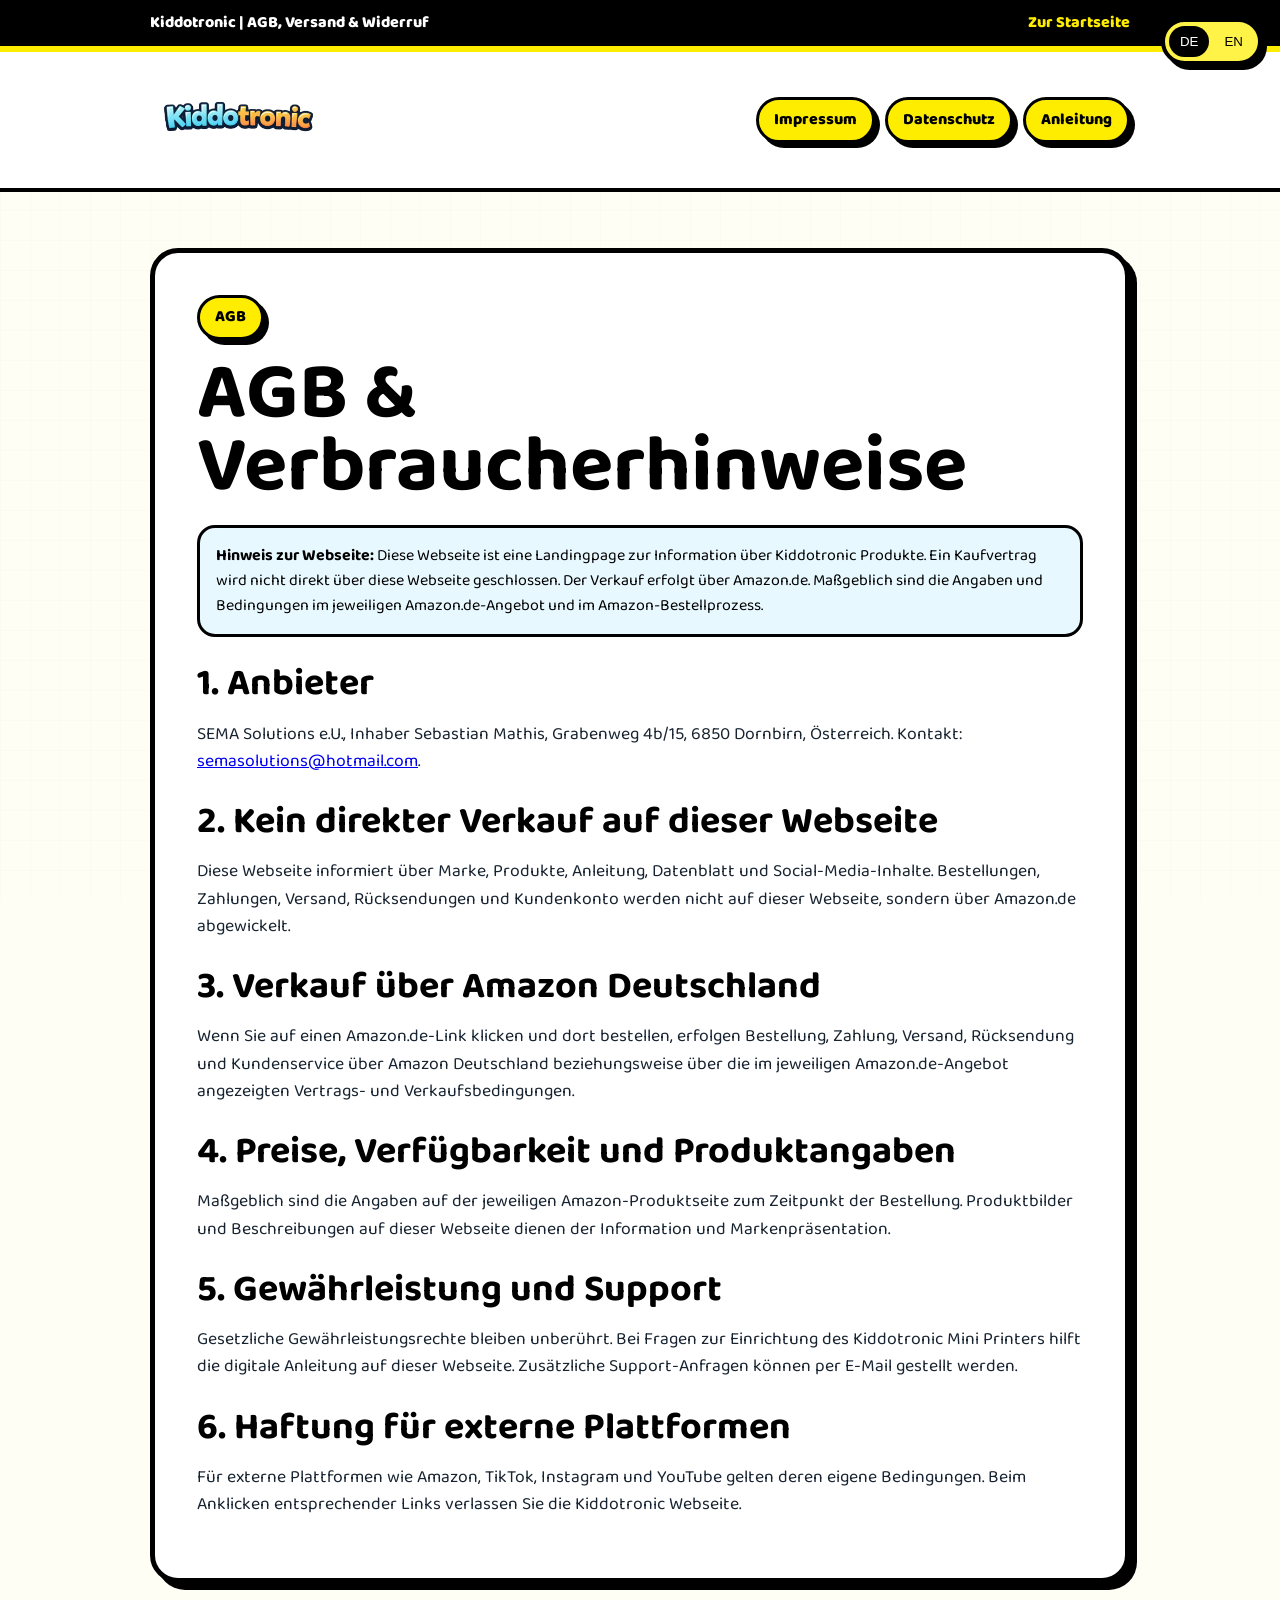
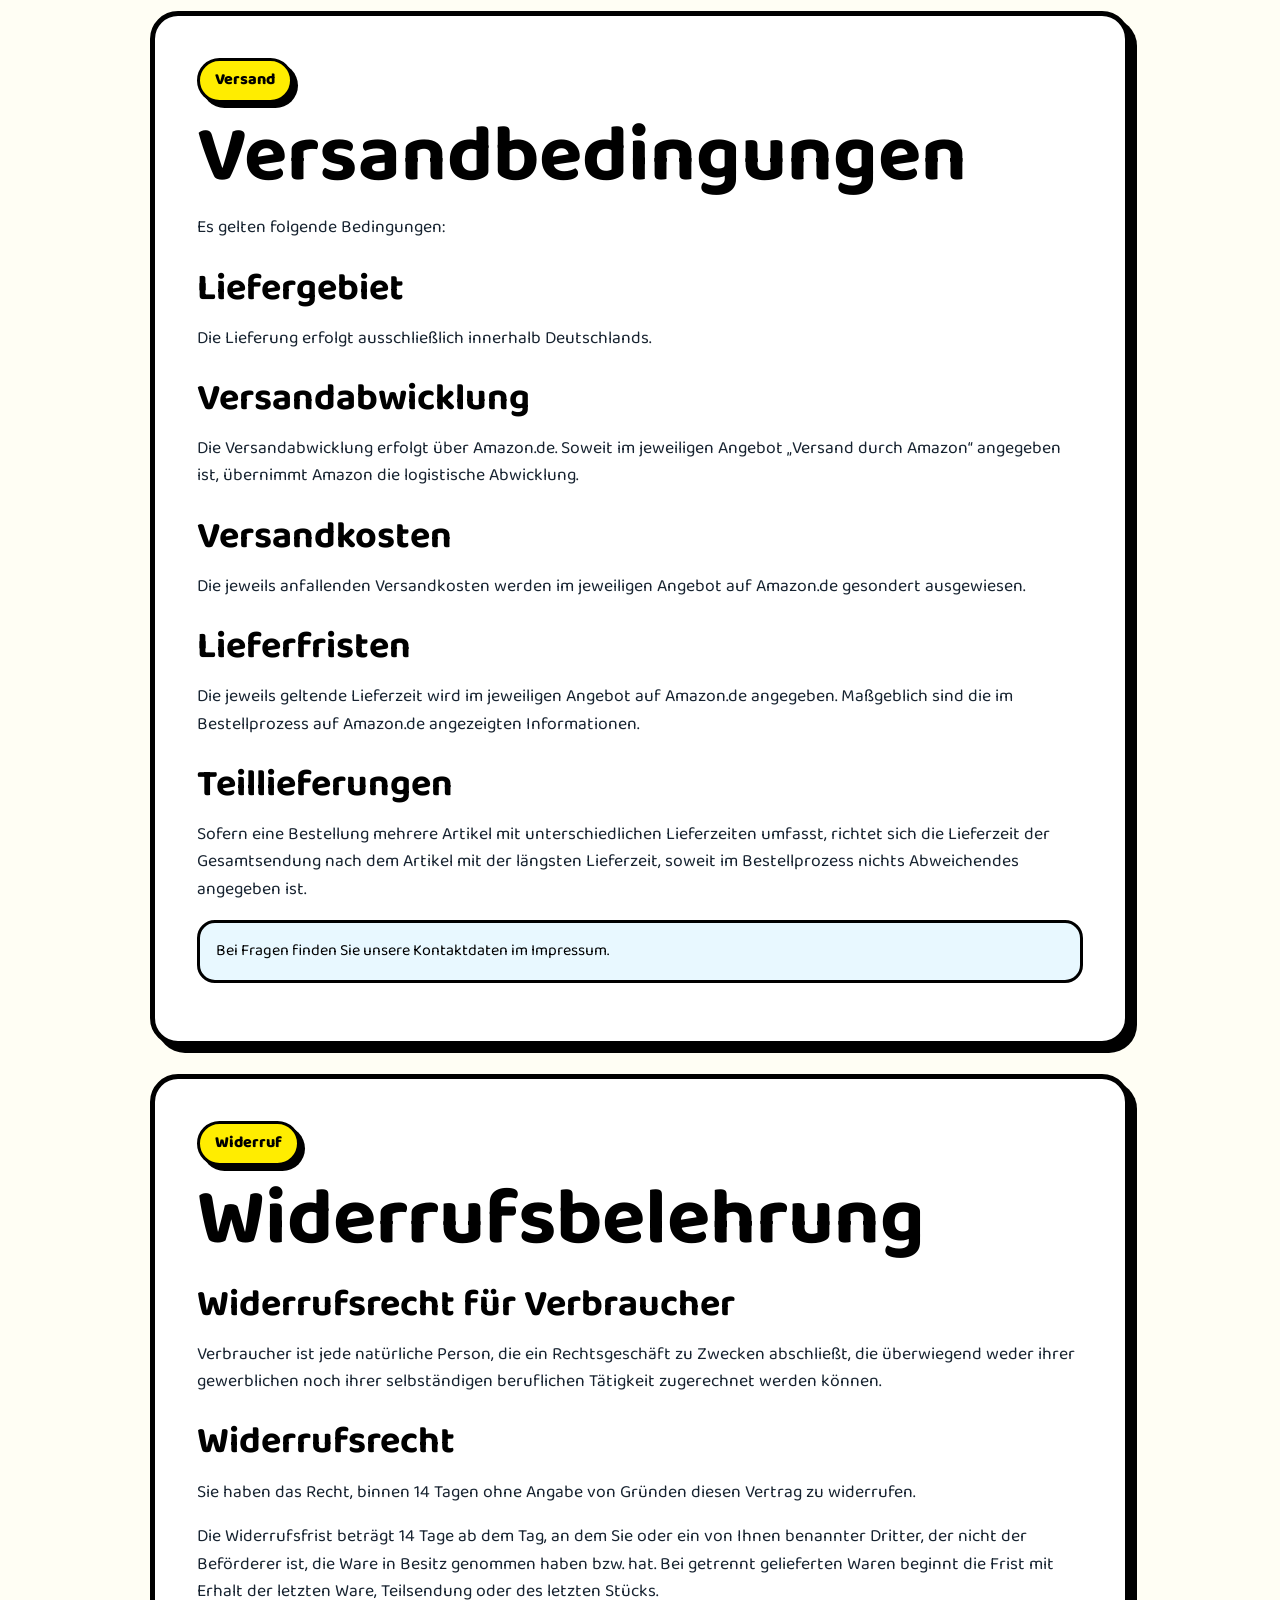
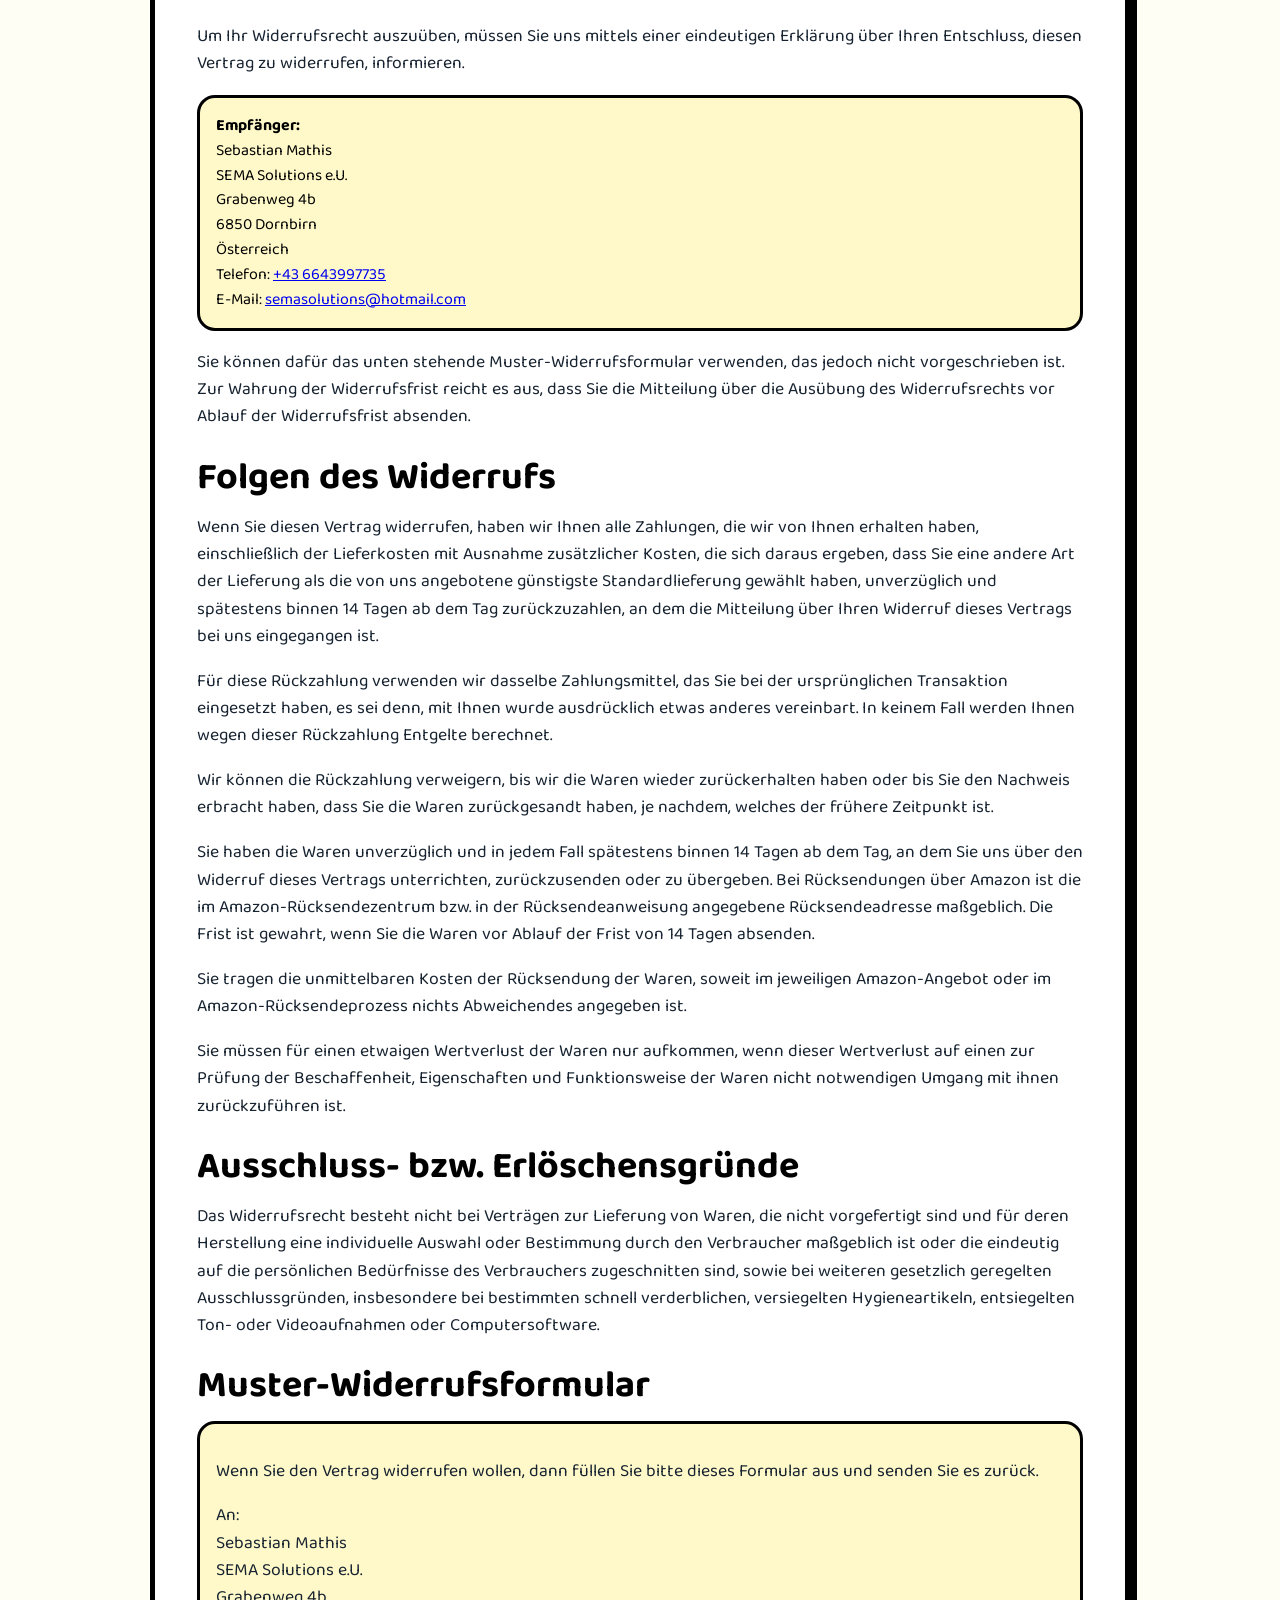
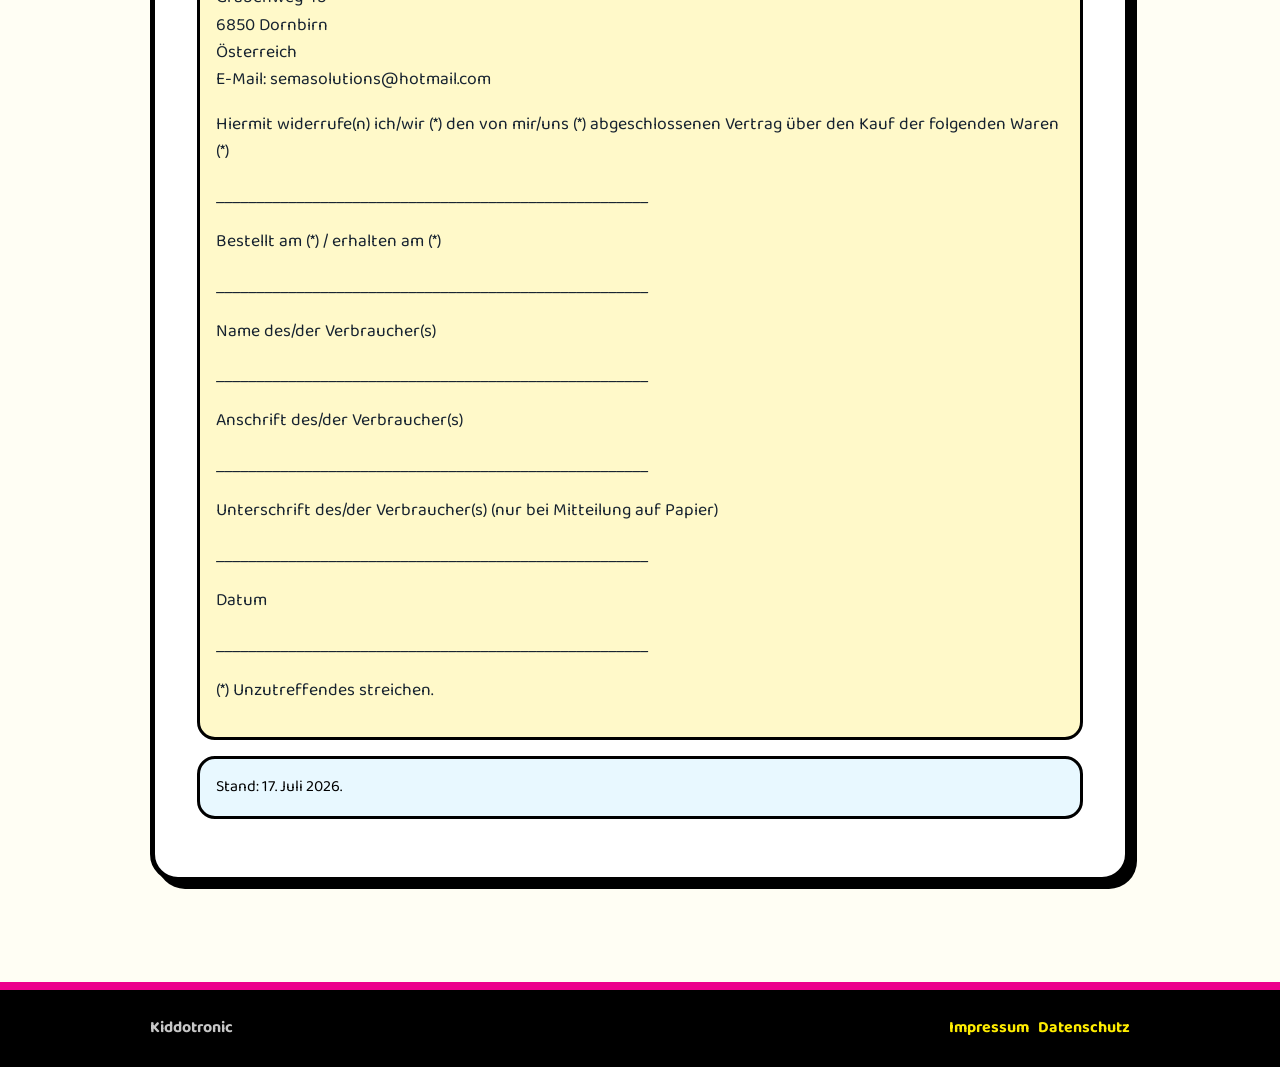
==== agb-widerruf.html @ 89ff32c0 "Enable language switcher on HTML pages" ====
<!DOCTYPE html>
<html lang="de">
<head>
  <meta charset="UTF-8">
  <meta name="viewport" content="width=device-width, initial-scale=1.0">
  <meta name="description" content="AGB, Versandbedingungen und Widerrufsbelehrung fuer Kiddotronic Produkte von SEMA Solutions e.U.">
  <title>Kiddotronic | AGB, Versand &amp; Widerruf</title>
  <link rel="canonical" href="https://kiddotronic.com/agb-widerruf.html">
  <link rel="icon" href="/favicon.svg" type="image/svg+xml">
  <link rel="alternate icon" href="/logo-kiddotronic_transparent-01%5B1%5D.png" type="image/png">
  <link rel="apple-touch-icon" href="/logo-kiddotronic_transparent-01%5B1%5D.png">
  <link rel="preconnect" href="https://fonts.googleapis.com">
  <link rel="preconnect" href="https://fonts.gstatic.com" crossorigin>
  <link href="https://fonts.googleapis.com/css2?family=Baloo+2:wght@500;700;800&display=swap" rel="stylesheet">
  <style>
    :root{--yellow:#ffed00;--magenta:#ec008c;--paper:#fffef4;--shadow:7px 7px 0 #000}*{box-sizing:border-box}body{margin:0;font-family:"Baloo 2",Arial,sans-serif;background:var(--paper);color:#000;line-height:1.55}body:before{content:"";position:fixed;inset:0;z-index:-1;opacity:.16;background-image:linear-gradient(90deg,rgba(0,0,0,.08) 1px,transparent 1px),linear-gradient(rgba(0,0,0,.08) 1px,transparent 1px);background-size:30px 30px}.top{background:#000;color:#fff;border-bottom:6px solid var(--yellow);font-weight:800}.wrap{width:min(980px,calc(100% - 40px));margin:auto}.top .wrap,.nav .wrap,.footer .wrap{display:flex;align-items:center;justify-content:space-between;gap:16px;flex-wrap:wrap}.top .wrap{min-height:46px}.top a,.footer a{color:var(--yellow);text-decoration:none}.nav{background:rgba(255,255,255,.96);border-bottom:4px solid #000}.nav .wrap{min-height:82px}.brand img{width:min(180px,48vw);display:block}.nav-links{display:flex;gap:10px;flex-wrap:wrap}.nav-link{display:inline-flex;min-height:44px;align-items:center;justify-content:center;padding:8px 15px;color:#000;text-decoration:none;font-weight:800;border:3px solid #000;border-radius:999px;background:var(--yellow);box-shadow:5px 5px 0 #000}main{padding:56px 0 72px}.legal-card{background:#fff;border:5px solid #000;border-radius:28px;box-shadow:var(--shadow);padding:clamp(22px,5vw,42px);margin-bottom:28px}.badge{display:inline-flex;width:max-content;margin-bottom:18px;padding:7px 15px;font-weight:800;background:var(--yellow);border:3px solid #000;border-radius:999px;box-shadow:5px 5px 0 #000}h1{margin:0 0 20px;font-size:clamp(2.5rem,7vw,5rem);line-height:.92}h2{margin:28px 0 10px;font-size:clamp(1.55rem,3.5vw,2.35rem);line-height:1}h3{margin:22px 0 8px;font-size:1.35rem;line-height:1.1}p,li{font-size:1.1rem;color:#172330}.note,.box{border:3px solid #000;border-radius:18px;padding:16px;margin:16px 0}.note{background:#e8f8ff}.box{background:#fff9c9}.footer{background:#000;color:rgba(255,255,255,.78);border-top:8px solid var(--magenta);padding:26px 0;font-weight:700}@media(max-width:680px){.top .wrap,.nav .wrap,.footer .wrap{align-items:flex-start;flex-direction:column;padding:12px 0}.wrap{width:min(100% - 24px,980px)}}
  </style>
  <script src=language.js defer></script>
</head>
<body>
  <div class="top"><div class="wrap"><span>Kiddotronic | AGB, Versand &amp; Widerruf</span><a href="index.html">Zur Startseite</a></div></div>
  <nav class="nav"><div class="wrap"><a class="brand" href="index.html"><img src="logo.png" alt="Kiddotronic Logo"></a><div class="nav-links"><a class="nav-link" href="impressum.html">Impressum</a><a class="nav-link" href="datenschutz.html">Datenschutz</a><a class="nav-link" href="anleitung.html">Anleitung</a></div></div></nav>
  <main class="wrap">
    <article class="legal-card">
      <span class="badge">AGB</span>
      <h1>AGB &amp; Verbraucherhinweise</h1>
      <div class="note"><strong>Hinweis zur Webseite:</strong> Diese Webseite ist eine Landingpage zur Information &uuml;ber Kiddotronic Produkte. Ein Kaufvertrag wird nicht direkt &uuml;ber diese Webseite geschlossen. Der Verkauf erfolgt &uuml;ber Amazon.de. Ma&szlig;geblich sind die Angaben und Bedingungen im jeweiligen Amazon.de-Angebot und im Amazon-Bestellprozess.</div>
      <h2>1. Anbieter</h2>
      <p>SEMA Solutions e.U., Inhaber Sebastian Mathis, Grabenweg 4b/15, 6850 Dornbirn, &Ouml;sterreich. Kontakt: <a href="mailto:semasolutions@hotmail.com">semasolutions@hotmail.com</a>.</p>
      <h2>2. Kein direkter Verkauf auf dieser Webseite</h2>
      <p>Diese Webseite informiert &uuml;ber Marke, Produkte, Anleitung, Datenblatt und Social-Media-Inhalte. Bestellungen, Zahlungen, Versand, R&uuml;cksendungen und Kundenkonto werden nicht auf dieser Webseite, sondern &uuml;ber Amazon.de abgewickelt.</p>
      <h2>3. Verkauf &uuml;ber Amazon Deutschland</h2>
      <p>Wenn Sie auf einen Amazon.de-Link klicken und dort bestellen, erfolgen Bestellung, Zahlung, Versand, R&uuml;cksendung und Kundenservice &uuml;ber Amazon Deutschland beziehungsweise &uuml;ber die im jeweiligen Amazon.de-Angebot angezeigten Vertrags- und Verkaufsbedingungen.</p>
      <h2>4. Preise, Verf&uuml;gbarkeit und Produktangaben</h2>
      <p>Ma&szlig;geblich sind die Angaben auf der jeweiligen Amazon-Produktseite zum Zeitpunkt der Bestellung. Produktbilder und Beschreibungen auf dieser Webseite dienen der Information und Markenpr&auml;sentation.</p>
      <h2>5. Gew&auml;hrleistung und Support</h2>
      <p>Gesetzliche Gew&auml;hrleistungsrechte bleiben unber&uuml;hrt. Bei Fragen zur Einrichtung des Kiddotronic Mini Printers hilft die digitale Anleitung auf dieser Webseite. Zus&auml;tzliche Support-Anfragen k&ouml;nnen per E-Mail gestellt werden.</p>
      <h2>6. Haftung f&uuml;r externe Plattformen</h2>
      <p>F&uuml;r externe Plattformen wie Amazon, TikTok, Instagram und YouTube gelten deren eigene Bedingungen. Beim Anklicken entsprechender Links verlassen Sie die Kiddotronic Webseite.</p>
    </article>

    <article class="legal-card">
      <span class="badge">Versand</span>
      <h1>Versandbedingungen</h1>
      <p>Es gelten folgende Bedingungen:</p>
      <h2>Liefergebiet</h2>
      <p>Die Lieferung erfolgt ausschlie&szlig;lich innerhalb Deutschlands.</p>
      <h2>Versandabwicklung</h2>
      <p>Die Versandabwicklung erfolgt &uuml;ber Amazon.de. Soweit im jeweiligen Angebot &bdquo;Versand durch Amazon&ldquo; angegeben ist, &uuml;bernimmt Amazon die logistische Abwicklung.</p>
      <h2>Versandkosten</h2>
      <p>Die jeweils anfallenden Versandkosten werden im jeweiligen Angebot auf Amazon.de gesondert ausgewiesen.</p>
      <h2>Lieferfristen</h2>
      <p>Die jeweils geltende Lieferzeit wird im jeweiligen Angebot auf Amazon.de angegeben. Ma&szlig;geblich sind die im Bestellprozess auf Amazon.de angezeigten Informationen.</p>
      <h2>Teillieferungen</h2>
      <p>Sofern eine Bestellung mehrere Artikel mit unterschiedlichen Lieferzeiten umfasst, richtet sich die Lieferzeit der Gesamtsendung nach dem Artikel mit der l&auml;ngsten Lieferzeit, soweit im Bestellprozess nichts Abweichendes angegeben ist.</p>
      <div class="note">Bei Fragen finden Sie unsere Kontaktdaten im Impressum.</div>
    </article>

    <article class="legal-card">
      <span class="badge">Widerruf</span>
      <h1>Widerrufsbelehrung</h1>
      <h2>Widerrufsrecht f&uuml;r Verbraucher</h2>
      <p>Verbraucher ist jede nat&uuml;rliche Person, die ein Rechtsgesch&auml;ft zu Zwecken abschlie&szlig;t, die &uuml;berwiegend weder ihrer gewerblichen noch ihrer selbst&auml;ndigen beruflichen T&auml;tigkeit zugerechnet werden k&ouml;nnen.</p>
      <h2>Widerrufsrecht</h2>
      <p>Sie haben das Recht, binnen 14 Tagen ohne Angabe von Gr&uuml;nden diesen Vertrag zu widerrufen.</p>
      <p>Die Widerrufsfrist betr&auml;gt 14 Tage ab dem Tag, an dem Sie oder ein von Ihnen benannter Dritter, der nicht der Bef&ouml;rderer ist, die Ware in Besitz genommen haben bzw. hat. Bei getrennt gelieferten Waren beginnt die Frist mit Erhalt der letzten Ware, Teilsendung oder des letzten St&uuml;cks.</p>
      <p>Um Ihr Widerrufsrecht auszu&uuml;ben, m&uuml;ssen Sie uns mittels einer eindeutigen Erkl&auml;rung &uuml;ber Ihren Entschluss, diesen Vertrag zu widerrufen, informieren.</p>
      <div class="box"><strong>Empf&auml;nger:</strong><br>Sebastian Mathis<br>SEMA Solutions e.U.<br>Grabenweg 4b<br>6850 Dornbirn<br>&Ouml;sterreich<br>Telefon: <a href="tel:+436643997735">+43 6643997735</a><br>E-Mail: <a href="mailto:semasolutions@hotmail.com">semasolutions@hotmail.com</a></div>
      <p>Sie k&ouml;nnen daf&uuml;r das unten stehende Muster-Widerrufsformular verwenden, das jedoch nicht vorgeschrieben ist. Zur Wahrung der Widerrufsfrist reicht es aus, dass Sie die Mitteilung &uuml;ber die Aus&uuml;bung des Widerrufsrechts vor Ablauf der Widerrufsfrist absenden.</p>
      <h2>Folgen des Widerrufs</h2>
      <p>Wenn Sie diesen Vertrag widerrufen, haben wir Ihnen alle Zahlungen, die wir von Ihnen erhalten haben, einschlie&szlig;lich der Lieferkosten mit Ausnahme zus&auml;tzlicher Kosten, die sich daraus ergeben, dass Sie eine andere Art der Lieferung als die von uns angebotene g&uuml;nstigste Standardlieferung gew&auml;hlt haben, unverz&uuml;glich und sp&auml;testens binnen 14 Tagen ab dem Tag zur&uuml;ckzuzahlen, an dem die Mitteilung &uuml;ber Ihren Widerruf dieses Vertrags bei uns eingegangen ist.</p>
      <p>F&uuml;r diese R&uuml;ckzahlung verwenden wir dasselbe Zahlungsmittel, das Sie bei der urspr&uuml;nglichen Transaktion eingesetzt haben, es sei denn, mit Ihnen wurde ausdr&uuml;cklich etwas anderes vereinbart. In keinem Fall werden Ihnen wegen dieser R&uuml;ckzahlung Entgelte berechnet.</p>
      <p>Wir k&ouml;nnen die R&uuml;ckzahlung verweigern, bis wir die Waren wieder zur&uuml;ckerhalten haben oder bis Sie den Nachweis erbracht haben, dass Sie die Waren zur&uuml;ckgesandt haben, je nachdem, welches der fr&uuml;here Zeitpunkt ist.</p>
      <p>Sie haben die Waren unverz&uuml;glich und in jedem Fall sp&auml;testens binnen 14 Tagen ab dem Tag, an dem Sie uns &uuml;ber den Widerruf dieses Vertrags unterrichten, zur&uuml;ckzusenden oder zu &uuml;bergeben. Bei R&uuml;cksendungen &uuml;ber Amazon ist die im Amazon-R&uuml;cksendezentrum bzw. in der R&uuml;cksendeanweisung angegebene R&uuml;cksendeadresse ma&szlig;geblich. Die Frist ist gewahrt, wenn Sie die Waren vor Ablauf der Frist von 14 Tagen absenden.</p>
      <p>Sie tragen die unmittelbaren Kosten der R&uuml;cksendung der Waren, soweit im jeweiligen Amazon-Angebot oder im Amazon-R&uuml;cksendeprozess nichts Abweichendes angegeben ist.</p>
      <p>Sie m&uuml;ssen f&uuml;r einen etwaigen Wertverlust der Waren nur aufkommen, wenn dieser Wertverlust auf einen zur Pr&uuml;fung der Beschaffenheit, Eigenschaften und Funktionsweise der Waren nicht notwendigen Umgang mit ihnen zur&uuml;ckzuf&uuml;hren ist.</p>
      <h2>Ausschluss- bzw. Erl&ouml;schensgr&uuml;nde</h2>
      <p>Das Widerrufsrecht besteht nicht bei Vertr&auml;gen zur Lieferung von Waren, die nicht vorgefertigt sind und f&uuml;r deren Herstellung eine individuelle Auswahl oder Bestimmung durch den Verbraucher ma&szlig;geblich ist oder die eindeutig auf die pers&ouml;nlichen Bed&uuml;rfnisse des Verbrauchers zugeschnitten sind, sowie bei weiteren gesetzlich geregelten Ausschlussgr&uuml;nden, insbesondere bei bestimmten schnell verderblichen, versiegelten Hygieneartikeln, entsiegelten Ton- oder Videoaufnahmen oder Computersoftware.</p>
      <h2>Muster-Widerrufsformular</h2>
      <div class="box">
        <p>Wenn Sie den Vertrag widerrufen wollen, dann f&uuml;llen Sie bitte dieses Formular aus und senden Sie es zur&uuml;ck.</p>
        <p>An:<br>Sebastian Mathis<br>SEMA Solutions e.U.<br>Grabenweg 4b<br>6850 Dornbirn<br>&Ouml;sterreich<br>E-Mail: semasolutions@hotmail.com</p>
        <p>Hiermit widerrufe(n) ich/wir (*) den von mir/uns (*) abgeschlossenen Vertrag &uuml;ber den Kauf der folgenden Waren (*)</p>
        <p>______________________________________________________</p>
        <p>Bestellt am (*) / erhalten am (*)</p>
        <p>______________________________________________________</p>
        <p>Name des/der Verbraucher(s)</p>
        <p>______________________________________________________</p>
        <p>Anschrift des/der Verbraucher(s)</p>
        <p>______________________________________________________</p>
        <p>Unterschrift des/der Verbraucher(s) (nur bei Mitteilung auf Papier)</p>
        <p>______________________________________________________</p>
        <p>Datum</p>
        <p>______________________________________________________</p>
        <p>(*) Unzutreffendes streichen.</p>
      </div>
      <div class="note">Stand: 17. Juli 2026.</div>
    </article>
  </main>
  <footer class="footer"><div class="wrap"><span>Kiddotronic</span><span><a href="impressum.html">Impressum</a> &nbsp; <a href="datenschutz.html">Datenschutz</a></span></div></footer>
</body>
</html>
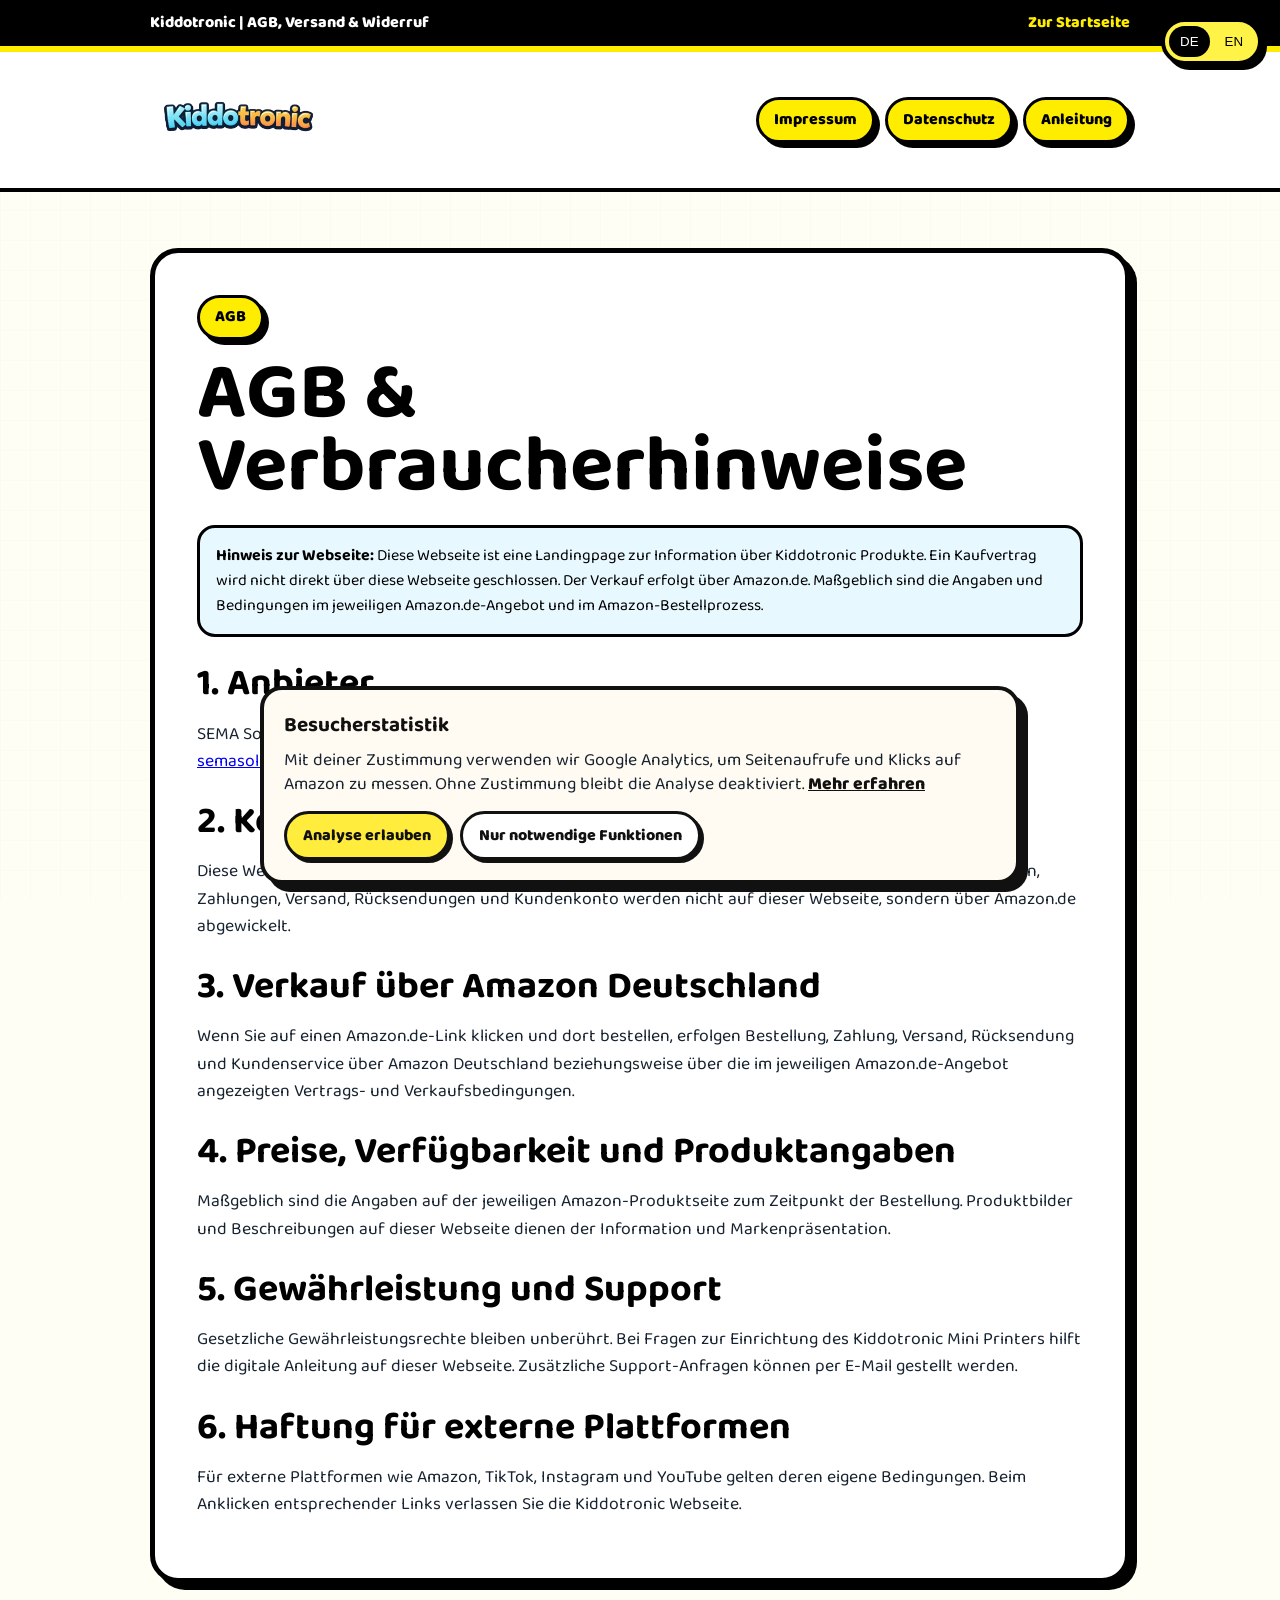
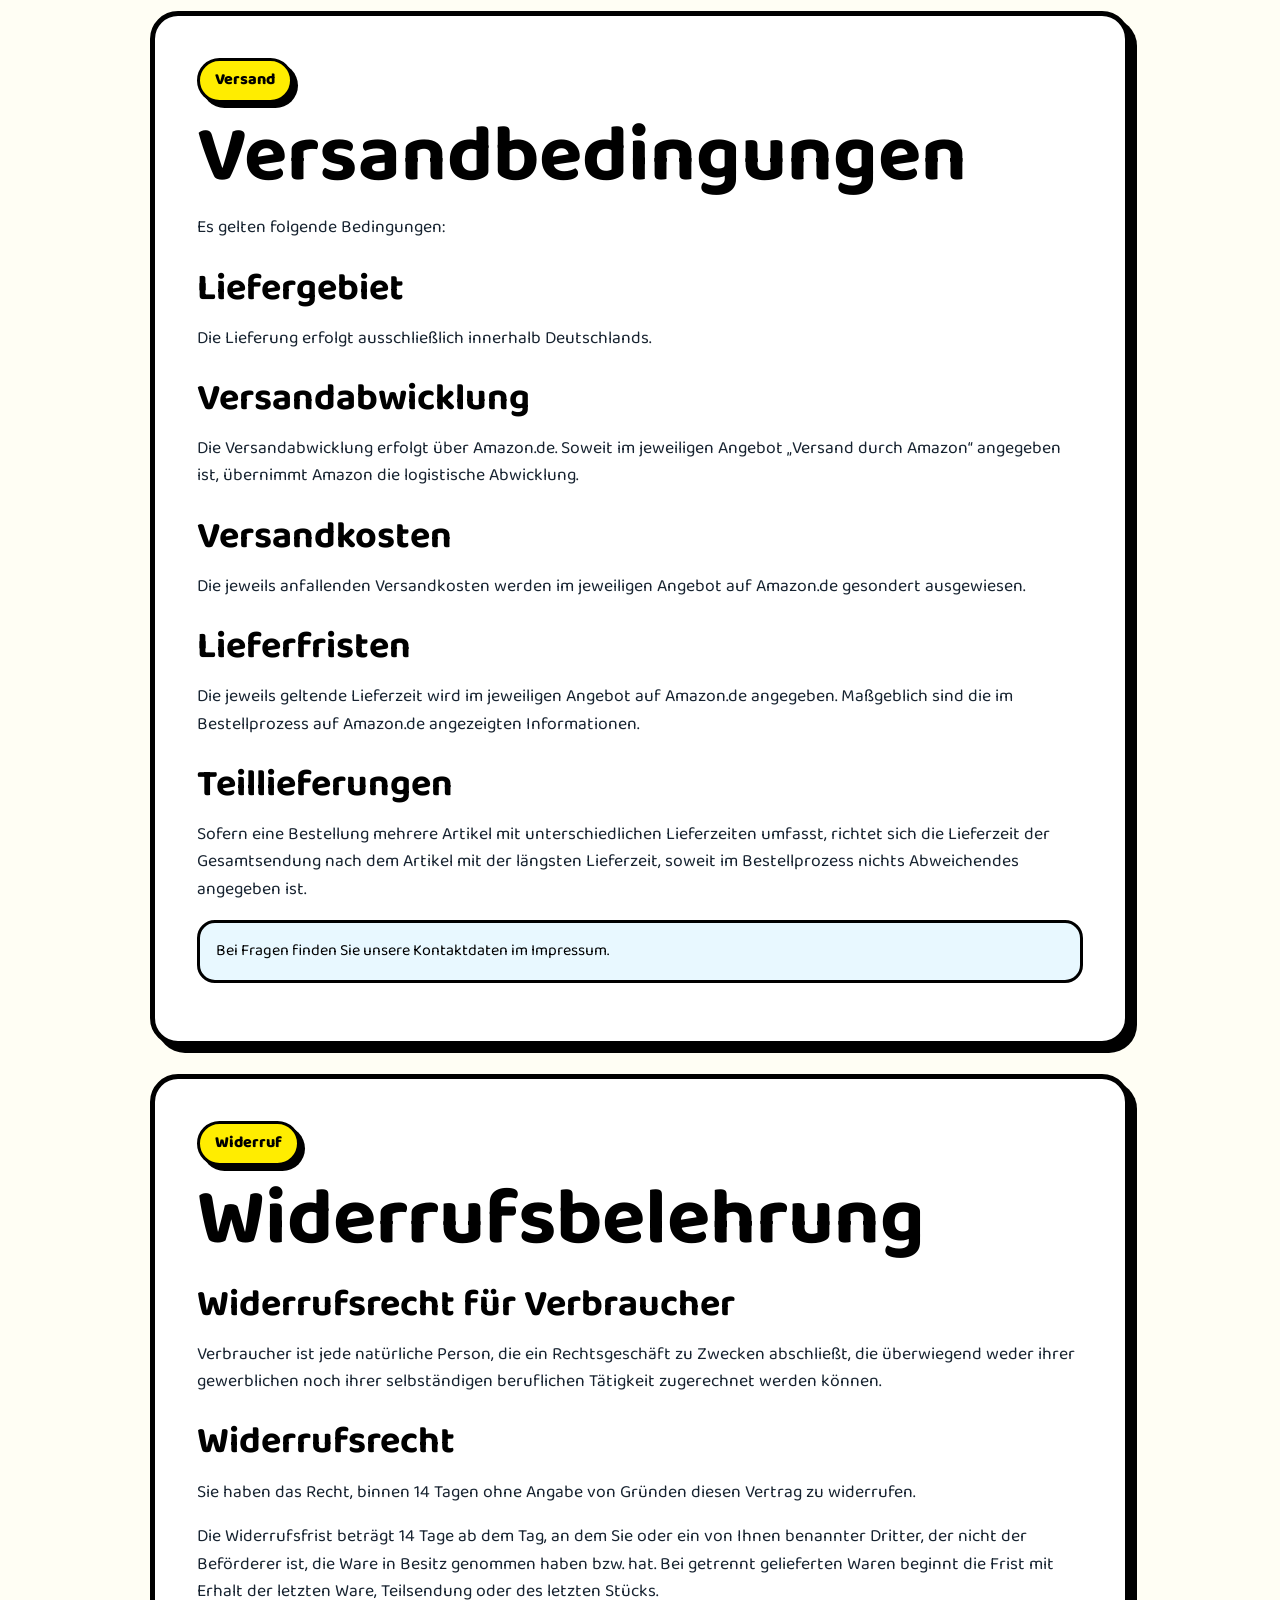
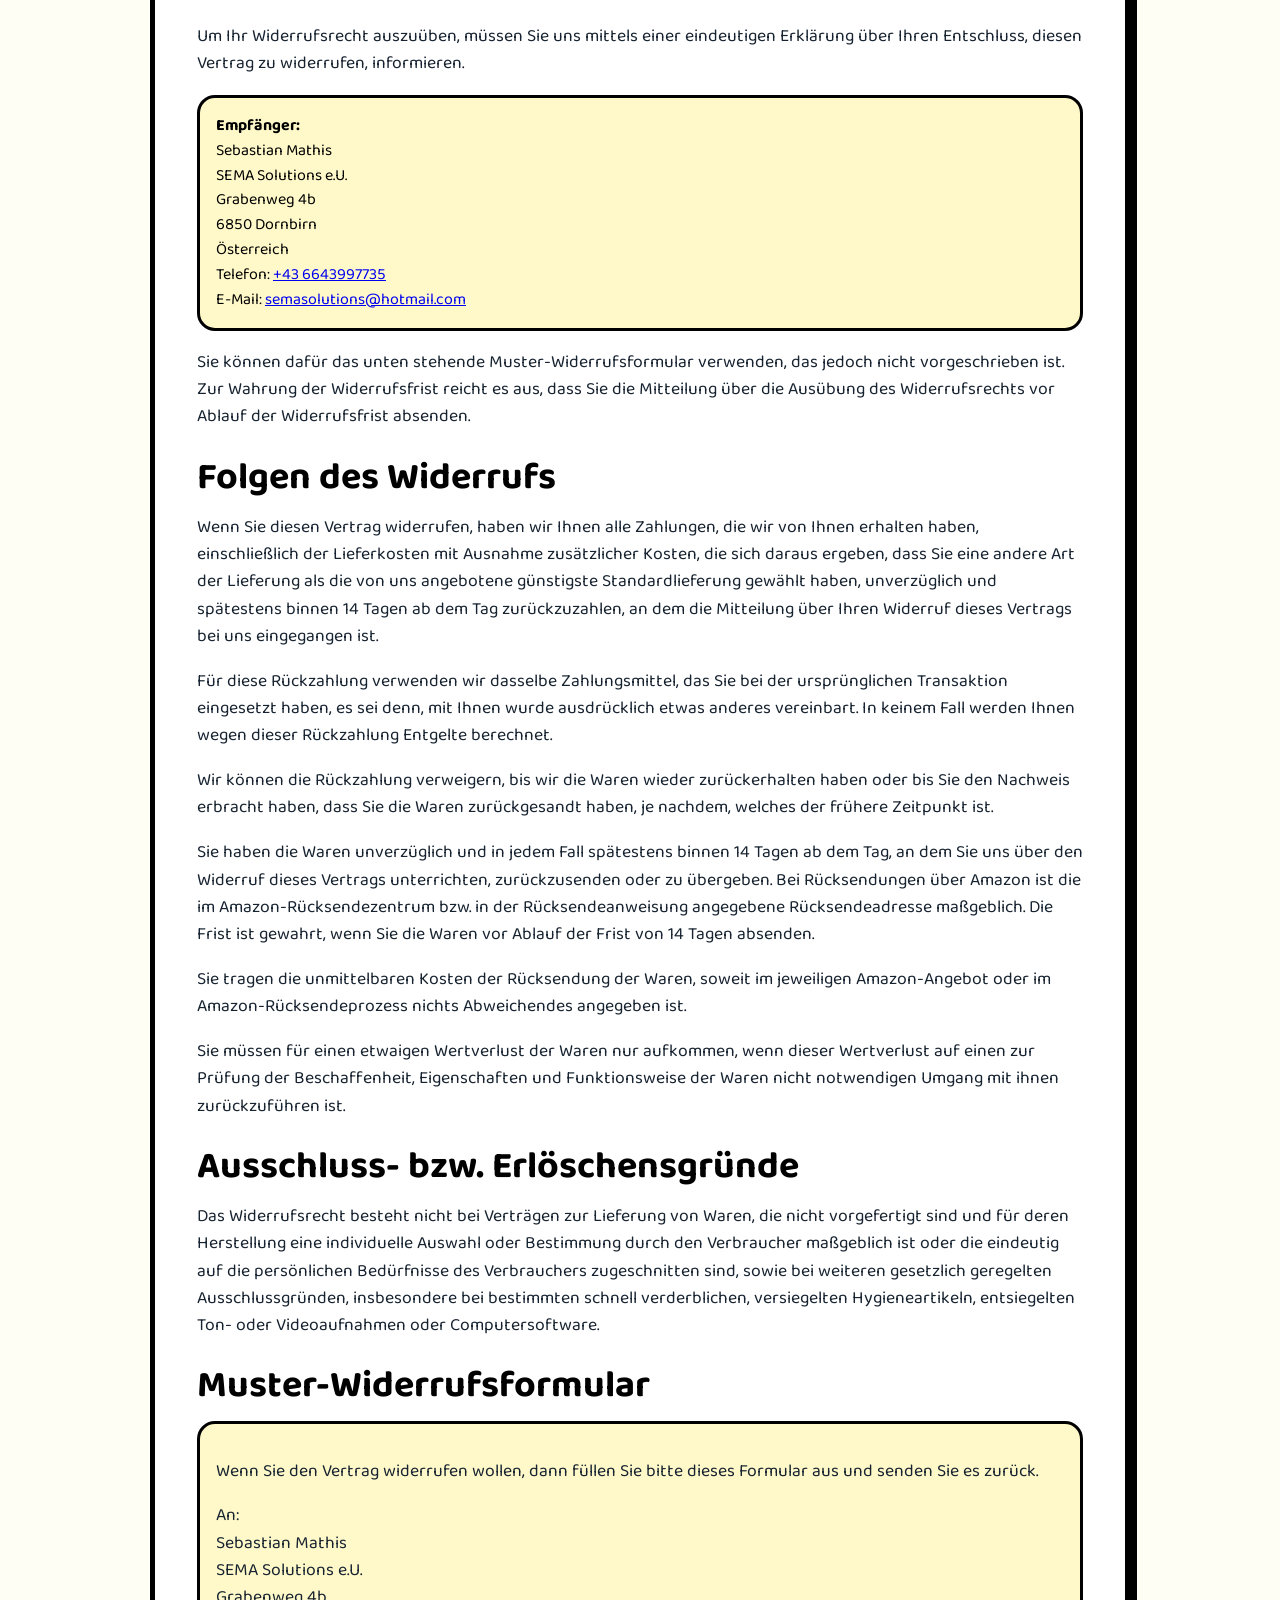
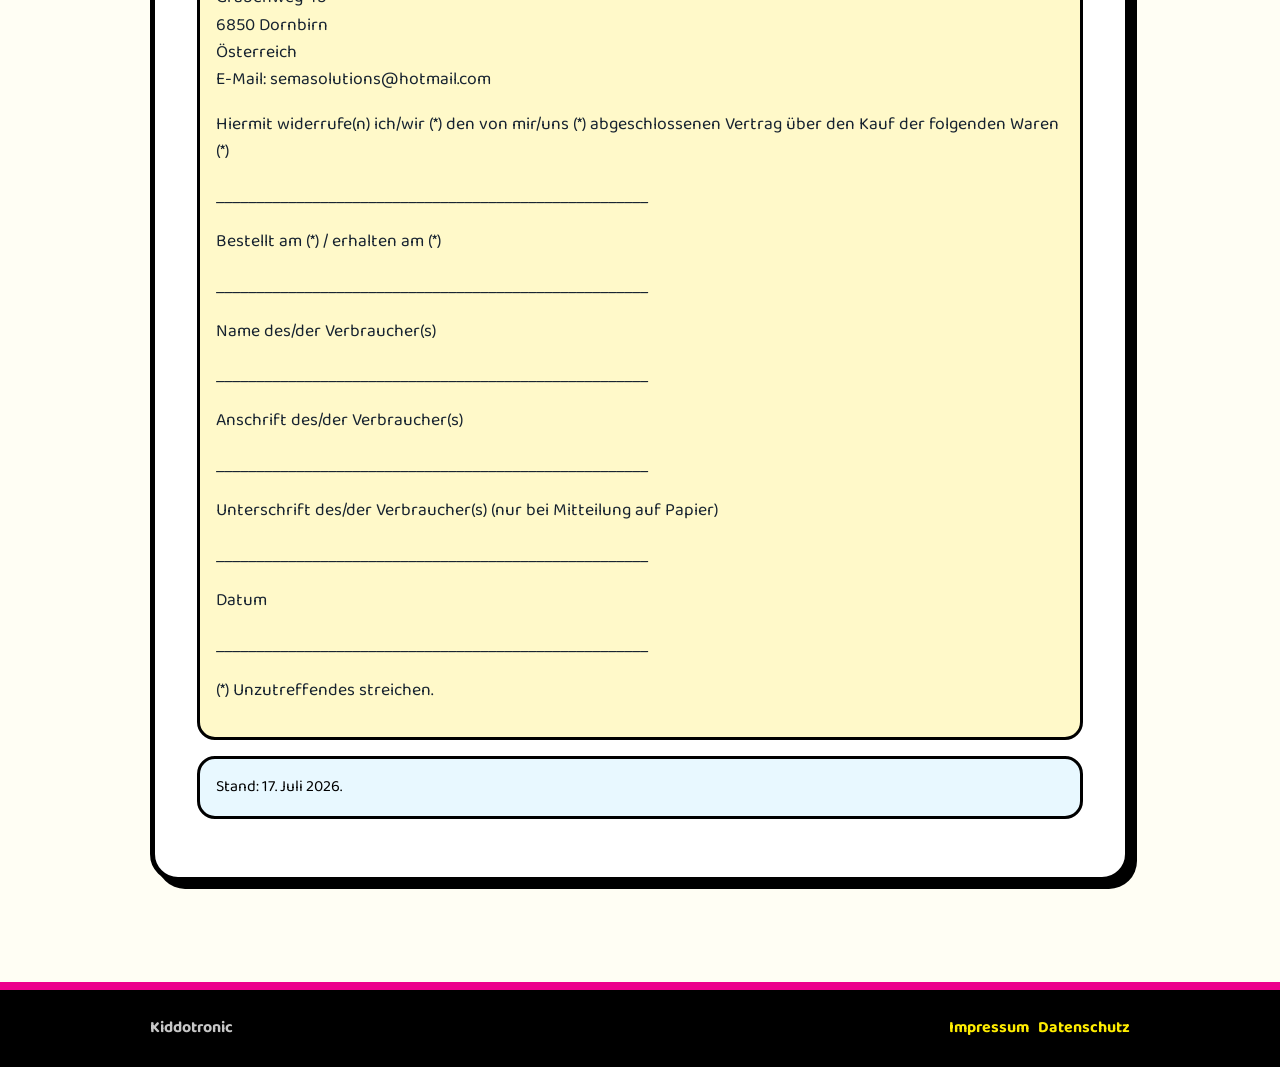
==== commit 8e292612: "Enable Analytics across site pages" ====
--- a/agb-widerruf.html
+++ b/agb-widerruf.html
@@ -1,7 +1,8 @@
 <!DOCTYPE html>
 <html lang="de">
 <head>
-  <meta charset="UTF-8">
+    <script src="analytics.js" defer></script>
+<meta charset="UTF-8">
   <meta name="viewport" content="width=device-width, initial-scale=1.0">
   <meta name="description" content="AGB, Versandbedingungen und Widerrufsbelehrung fuer Kiddotronic Produkte von SEMA Solutions e.U.">
   <title>Kiddotronic | AGB, Versand &amp; Widerruf</title>
